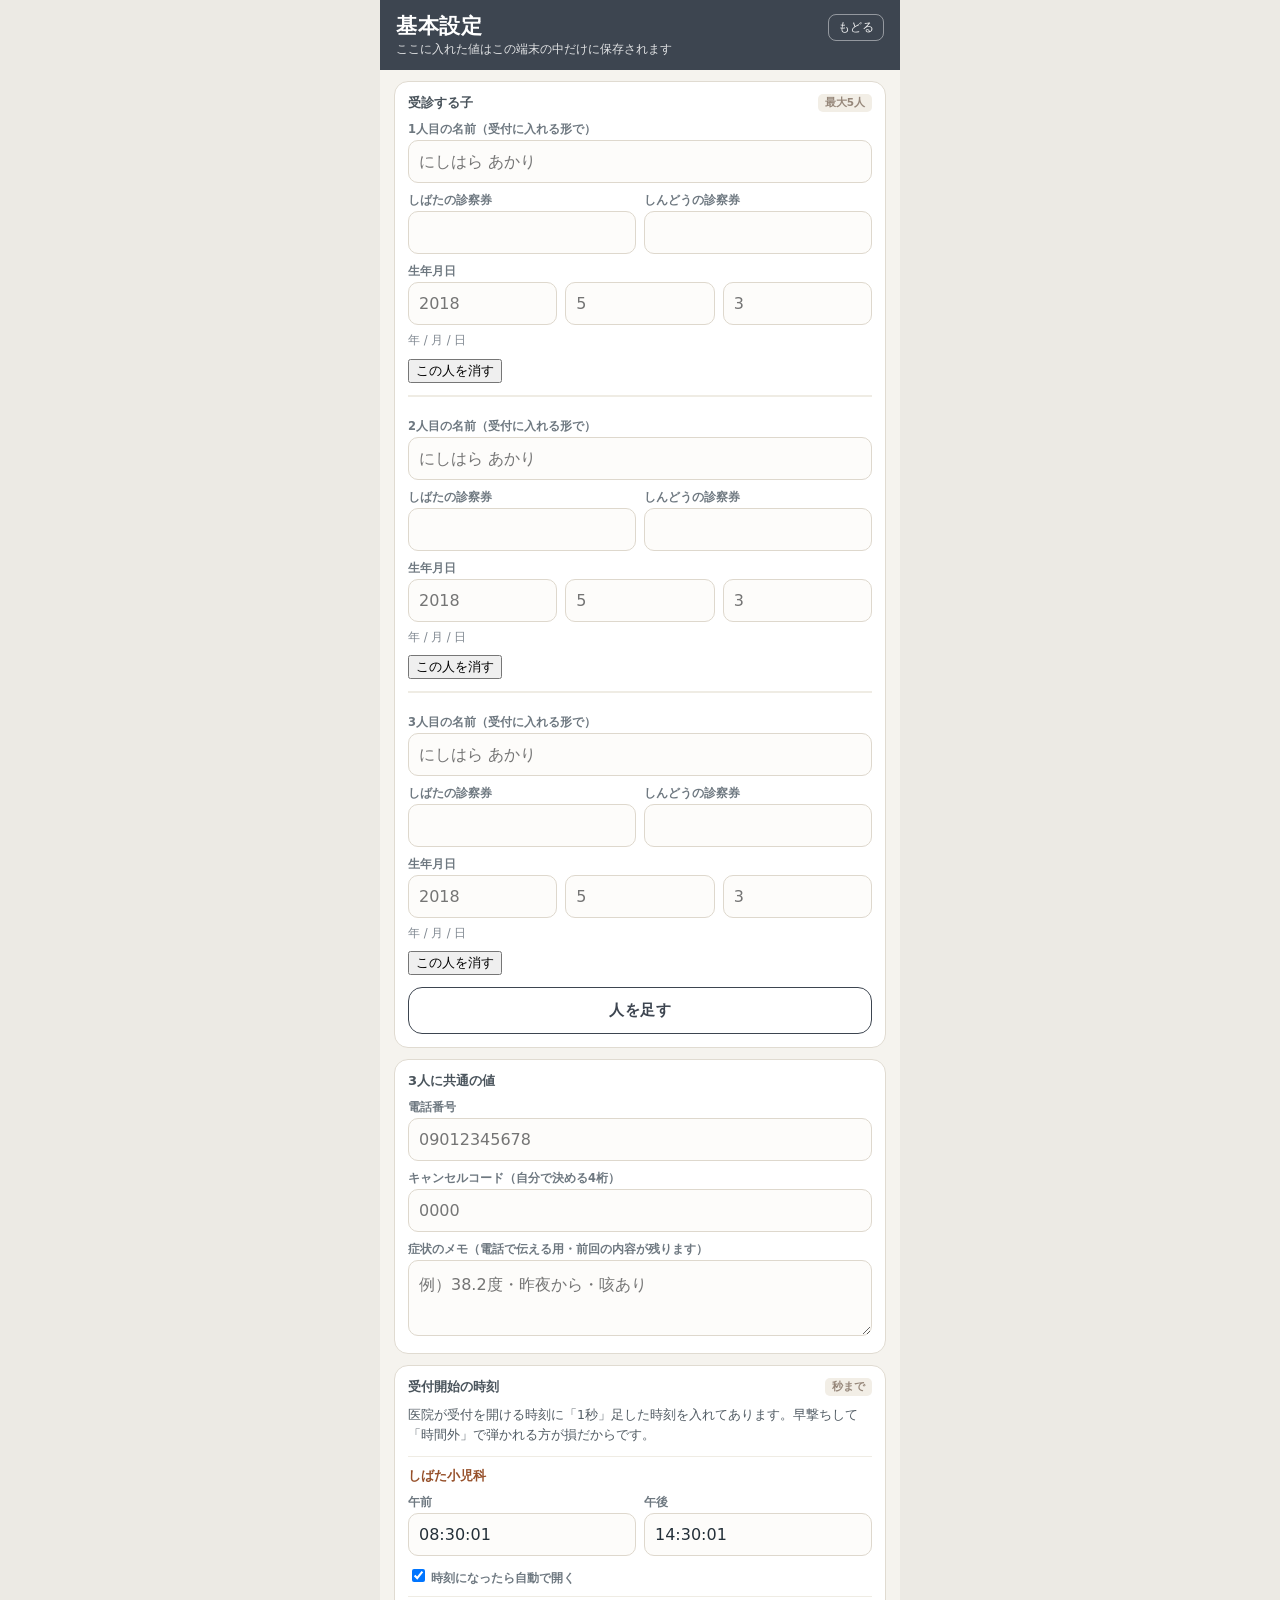
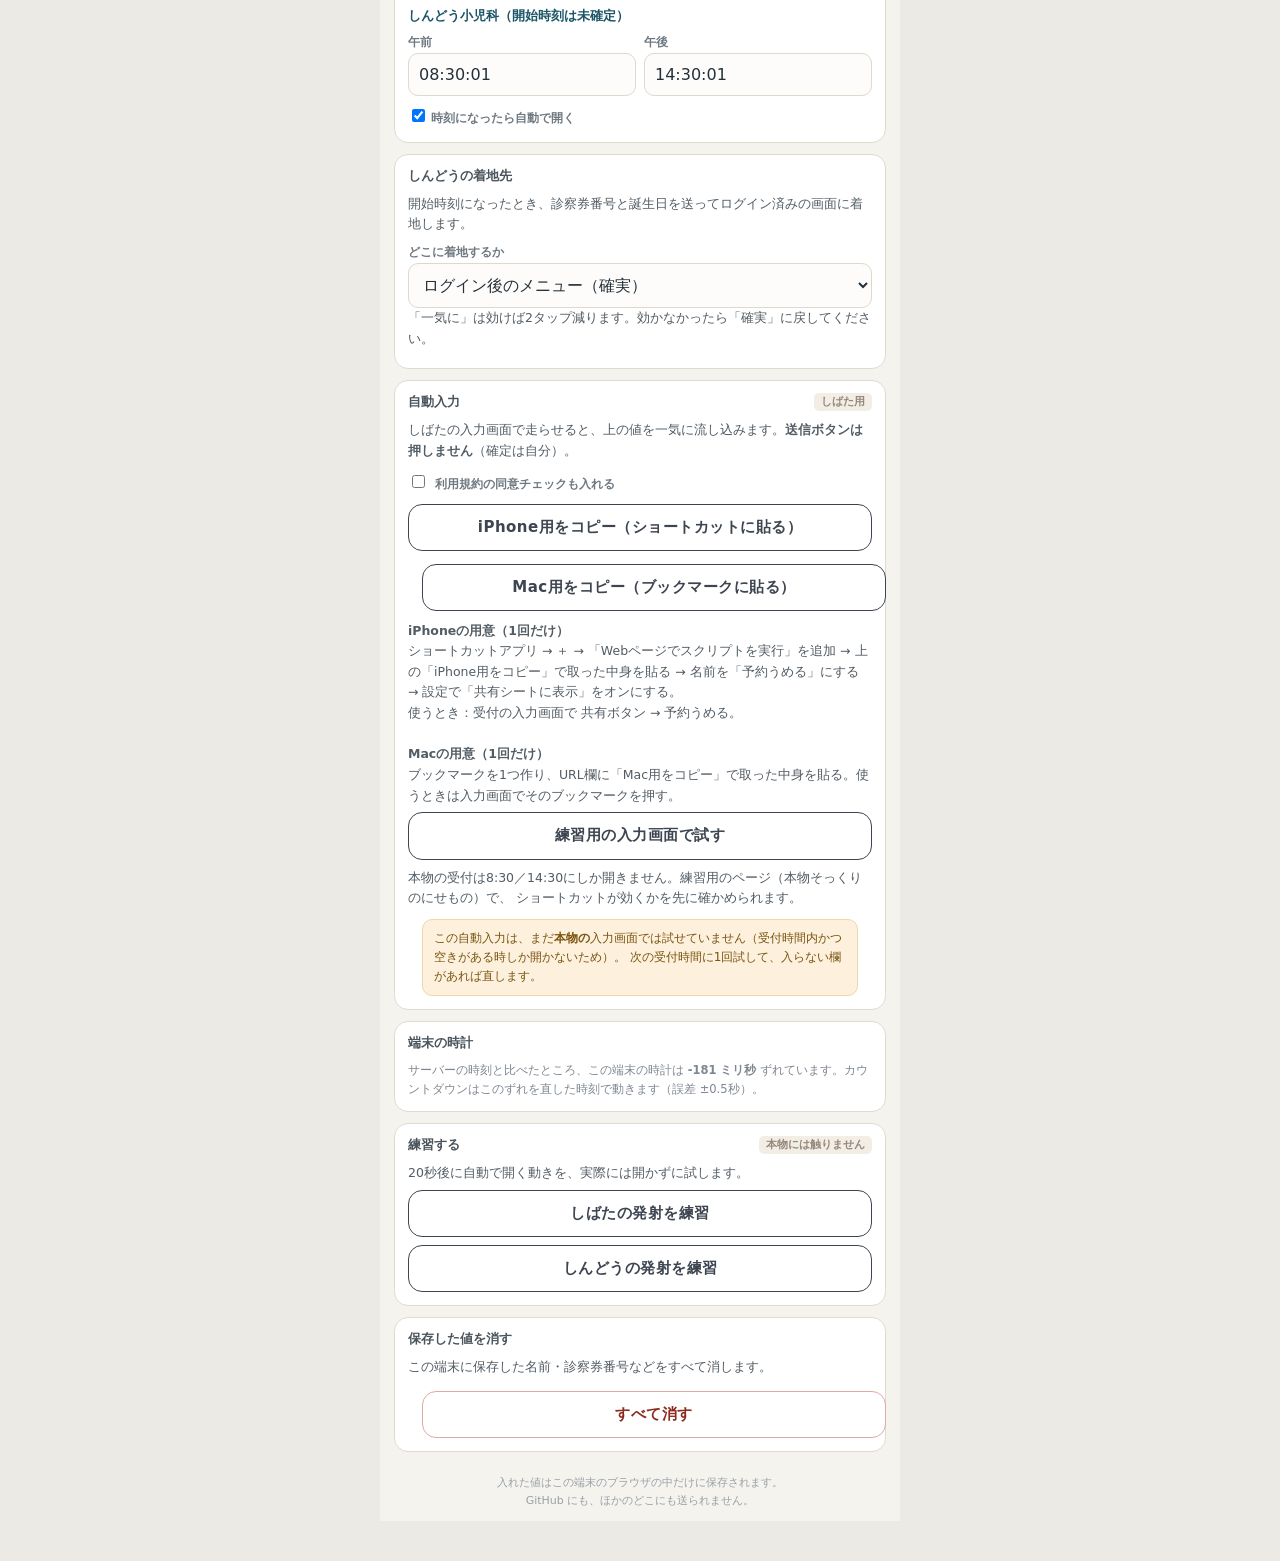
==== settings.html @ 32118b7b "小児科2院の受付ランチャー 初版（T0124 段1＋段3） - 発射台ページ（カウントダウン・時計合わせ・休診日判定・手順カンペ・値の一覧） - 基本設定（診察券番号などは端末内のみ・自動入力スクリプ" ====
<!DOCTYPE html><html lang="ja"><head>
<meta charset="utf-8">
<meta name="viewport" content="width=device-width,initial-scale=1,viewport-fit=cover">
<meta name="darkreader-lock">
<meta name="apple-mobile-web-app-title" content="受付の設定">
<meta name="theme-color" content="#3d4550">
<link rel="stylesheet" href="style.css">
<title>基本設定｜小児科 受付ランチャー</title>
</head><body>
<div class="wrap">
  <div class="hd st"><a href="index.html">もどる</a>
    <div class="ttl">基本設定</div>
    <div class="sub">ここに入れた値はこの端末の中だけに保存されます</div></div>

  <div class="card"><h3>受診する子<span class="tag">最大5人</span></h3>
    <div id="people"></div>
    <button class="go sub" id="addp" style="margin:12px 0 0;width:100%">人を足す</button>
  </div>

  <div class="card"><h3>3人に共通の値</h3>
    <label class="f">電話番号</label>
    <input type="tel" id="tel" inputmode="numeric" placeholder="09012345678">
    <label class="f">キャンセルコード（自分で決める4桁）</label>
    <input type="tel" id="cancel" inputmode="numeric" maxlength="4" placeholder="0000">
    <label class="f">症状のメモ（電話で伝える用・前回の内容が残ります）</label>
    <textarea id="memo" placeholder="例）38.2度・昨夜から・咳あり"></textarea>
  </div>

  <div class="card"><h3>受付開始の時刻<span class="tag">秒まで</span></h3>
    <p>医院が受付を開ける時刻に「1秒」足した時刻を入れてあります。早撃ちして「時間外」で弾かれる方が損だからです。</p>
    <div id="fires"></div>
  </div>

  <div class="card"><h3>しんどうの着地先</h3>
    <p>開始時刻になったとき、診察券番号と誕生日を送ってログイン済みの画面に着地します。</p>
    <label class="f">どこに着地するか</label>
    <select id="landing">
      <option value="menu">ログイン後のメニュー（確実）</option>
      <option value="deep">受付画面まで一気に（未検証・速い）</option>
    </select>
    <p class="mini">「一気に」は効けば2タップ減ります。効かなかったら「確実」に戻してください。</p>
  </div>

  <div class="card"><h3>自動入力<span class="tag">しばた用</span></h3>
    <p>しばたの入力画面で走らせると、上の値を一気に流し込みます。<b>送信ボタンは押しません</b>（確定は自分）。</p>
    <label class="f"><input type="checkbox" id="agree" style="width:auto;margin-right:6px">
      利用規約の同意チェックも入れる</label>
    <button class="go sub" id="copyShortcut" style="width:100%;margin:12px 0 0">iPhone用をコピー（ショートカットに貼る）</button>
    <button class="go sub" id="copyBookmarklet" style="width:100%">Mac用をコピー（ブックマークに貼る）</button>
    <p class="mini" style="margin-top:10px">
      <b>iPhoneの用意（1回だけ）</b><br>
      ショートカットアプリ → ＋ → 「Webページでスクリプトを実行」を追加 → 上の「iPhone用をコピー」で取った中身を貼る →
      名前を「予約うめる」にする → 設定で「共有シートに表示」をオンにする。<br>
      使うとき：受付の入力画面で 共有ボタン → 予約うめる。<br><br>
      <b>Macの用意（1回だけ）</b><br>
      ブックマークを1つ作り、URL欄に「Mac用をコピー」で取った中身を貼る。使うときは入力画面でそのブックマークを押す。
    </p>
    <a class="go sub" href="rehearsal.html" style="width:100%;margin:0;text-align:center;text-decoration:none;line-height:1.3">
      練習用の入力画面で試す</a>
    <p class="mini" style="margin-top:8px">本物の受付は8:30／14:30にしか開きません。練習用のページ（本物そっくりのにせもの）で、
      ショートカットが効くかを先に確かめられます。</p>
    <div class="warn">この自動入力は、まだ<b>本物の</b>入力画面では試せていません（受付時間内かつ空きがある時しか開かないため）。
      次の受付時間に1回試して、入らない欄があれば直します。</div>
  </div>

  <div class="card"><h3>端末の時計</h3>
    <div id="clock" class="mini">調べています…</div>
  </div>

  <div class="card"><h3>練習する<span class="tag">本物には触りません</span></h3>
    <p>20秒後に自動で開く動きを、実際には開かずに試します。</p>
    <a class="go sub" href="shibata.html?dry=1&amp;test=20" style="width:100%;margin:0 0 8px;text-align:center;text-decoration:none">しばたの発射を練習</a>
    <a class="go sub" href="shindo.html?dry=1&amp;test=20" style="width:100%;margin:0;text-align:center;text-decoration:none">しんどうの発射を練習</a>
  </div>

  <div class="card"><h3>保存した値を消す</h3>
    <p>この端末に保存した名前・診察券番号などをすべて消します。</p>
    <button class="go sub danger" id="clear" style="width:100%;color:#8c2a20;border-color:#e0a9a3">すべて消す</button>
  </div>

  <div class="foot">入れた値はこの端末のブラウザの中だけに保存されます。<br>
    GitHub にも、ほかのどこにも送られません。</div>
</div>
<script src="app.js"></script>
<script>
(function () {
  var cfg = loadCfg();
  document.documentElement.style.setProperty('--c', '#3d4550');

  /* ---- 子の欄 ---- */
  function paintPeople() {
    $('#people').innerHTML = cfg.people.map(function (p, i) {
      return '<div class="pblk" data-i="' + i + '" style="padding-top:' + (i ? '12px' : '0') +
        ';margin-top:' + (i ? '12px' : '0') + ';border-top:' + (i ? '2px solid #efece4' : 'none') + '">' +
        '<label class="f">' + (i + 1) + '人目の名前（受付に入れる形で）</label>' +
        '<input type="text" data-k="name" value="' + esc(p.name) + '" placeholder="にしはら あかり">' +
        '<div class="row2"><div><label class="f">しばたの診察券</label>' +
        '<input type="tel" data-k="cardShibata" inputmode="numeric" value="' + esc(p.cardShibata) + '"></div>' +
        '<div><label class="f">しんどうの診察券</label>' +
        '<input type="tel" data-k="cardShindo" inputmode="numeric" value="' + esc(p.cardShindo) + '"></div></div>' +
        '<label class="f">生年月日</label><div class="row2">' +
        '<input type="tel" data-k="y" inputmode="numeric" maxlength="4" placeholder="2018" value="' + esc(p.y) + '">' +
        '<input type="tel" data-k="m" inputmode="numeric" maxlength="2" placeholder="5" value="' + esc(p.m) + '">' +
        '<input type="tel" data-k="d" inputmode="numeric" maxlength="2" placeholder="3" value="' + esc(p.d) + '">' +
        '</div><div class="mini">年 / 月 / 日</div>' +
        (cfg.people.length > 1 ? '<button class="cp del" style="margin-top:9px">この人を消す</button>' : '') +
        '</div>';
    }).join('');
    $$('#people input').forEach(function (el) {
      el.addEventListener('input', function () {
        var i = +el.closest('.pblk').dataset.i;
        cfg.people[i][el.dataset.k] = el.value.trim();
        saveCfg(cfg);
      });
    });
    $$('#people .del').forEach(function (b) {
      b.addEventListener('click', function () {
        var i = +b.closest('.pblk').dataset.i;
        cfg.people.splice(i, 1);
        ['shibata', 'shindo'].forEach(function (k) {
          cfg.sel[k] = cfg.people.map(function (_, n) { return n; });
        });
        saveCfg(cfg); paintPeople();
      });
    });
  }
  function esc(s) { return String(s || '').replace(/"/g, '&quot;').replace(/</g, '&lt;'); }
  $('#addp').addEventListener('click', function () {
    if (cfg.people.length >= 5) { toast('5人までです'); return; }
    cfg.people.push({ name: '', cardShibata: '', cardShindo: '', y: '', m: '', d: '' });
    cfg.sel.shibata.push(cfg.people.length - 1);
    cfg.sel.shindo.push(cfg.people.length - 1);
    saveCfg(cfg); paintPeople();
  });

  /* ---- 共通の値 ---- */
  [['#tel', 'tel'], ['#cancel', 'cancelCode'], ['#memo', 'memo']].forEach(function (x) {
    var el = $(x[0]);
    el.value = cfg[x[1]] || '';
    el.addEventListener('input', function () { cfg[x[1]] = el.value.trim(); saveCfg(cfg); });
  });

  /* ---- 発射時刻 ---- */
  function paintFires() {
    $('#fires').innerHTML = ['shibata', 'shindo'].map(function (k) {
      var c = CLINICS[k];
      return '<div style="padding-top:10px;margin-top:10px;border-top:1px solid #efece4">' +
        '<div style="font-size:13px;font-weight:800;color:' + c.color + '">' + c.name +
        (c.fireFixed ? '' : '（開始時刻は未確定）') + '</div>' +
        '<div class="row2"><div><label class="f">午前</label>' +
        '<input type="text" data-f="' + k + '.am" value="' + cfg.fire[k].am + '" placeholder="08:30:01"></div>' +
        '<div><label class="f">午後</label>' +
        '<input type="text" data-f="' + k + '.pm" value="' + cfg.fire[k].pm + '" placeholder="14:30:01"></div></div>' +
        '<label class="f"><input type="checkbox" data-a="' + k + '"' + (cfg.auto[k] ? ' checked' : '') +
        ' style="width:auto;margin-right:6px">時刻になったら自動で開く</label></div>';
    }).join('');
    $$('#fires input[data-f]').forEach(function (el) {
      el.addEventListener('input', function () {
        var p = el.dataset.f.split('.');
        cfg.fire[p[0]][p[1]] = el.value.trim(); saveCfg(cfg);
      });
    });
    $$('#fires input[data-a]').forEach(function (el) {
      el.addEventListener('change', function () { cfg.auto[el.dataset.a] = el.checked; saveCfg(cfg); });
    });
  }

  /* ---- しんどうの着地先 ---- */
  $('#landing').value = cfg.shindoLanding;
  $('#landing').addEventListener('change', function () {
    cfg.shindoLanding = $('#landing').value; saveCfg(cfg);
  });

  /* ---- 自動入力 ---- */
  $('#copyShortcut').addEventListener('click', function () {
    var ps = activePeople(cfg, 'shibata');
    if (!ps.length) { toast('先に名前と診察券番号を入れてください'); return; }
    copyText(buildFiller(cfg, 'shibata', $('#agree').checked), null);
  });
  $('#copyBookmarklet').addEventListener('click', function () {
    var ps = activePeople(cfg, 'shibata');
    if (!ps.length) { toast('先に名前と診察券番号を入れてください'); return; }
    copyText('javascript:' + encodeURIComponent(buildFiller(cfg, 'shibata', $('#agree').checked)), null);
  });

  /* ---- 時計 ---- */
  syncClock().then(function (ok) {
    $('#clock').innerHTML = ok
      ? 'サーバーの時刻と比べたところ、この端末の時計は <b>' +
        (clockOffset >= 0 ? '' : '') + Math.round(clockOffset) + ' ミリ秒</b> ずれています。' +
        'カウントダウンはこのずれを直した時刻で動きます（誤差 ±0.5秒）。'
      : '時刻を確かめられませんでした。端末の時計のまま動きます。';
  });

  /* ---- 消す ---- */
  $('#clear').addEventListener('click', function () {
    if (!confirm('保存した値をすべて消します。よろしいですか？')) return;
    localStorage.removeItem(SKEY);
    location.reload();
  });

  paintPeople(); paintFires();
})();
</script>
</body></html>
---- style.css ----
/* T0124 予約ランチャー 共通スタイル */
*{box-sizing:border-box;-webkit-tap-highlight-color:transparent}
html{-webkit-text-size-adjust:100%}
body{margin:0;background:#eceae4;color:#1e262c;padding-bottom:40px;
 font-family:-apple-system,BlinkMacSystemFont,"Hiragino Sans","Yu Gothic",system-ui,sans-serif}
.wrap{max-width:520px;margin:0 auto;background:#f5f3ee;min-height:100vh}

/* ヘッダ */
.hd{padding:14px 16px 13px;color:#fff}
.hd .ttl{font-size:21px;font-weight:800;letter-spacing:.5px;line-height:1.2}
.hd .sub{font-size:11.5px;opacity:.85;margin-top:3px}
.hd a{color:#fff;opacity:.9;font-size:12px;text-decoration:none;float:right;
 border:1px solid rgba(255,255,255,.5);border-radius:8px;padding:4px 9px}
.sd{background:#1b5566}
.sb{background:#96502a}
.st{background:#3d4550}

/* 午前午後スイッチ */
.seg{display:flex;padding:10px 14px 0}
.seg .s{flex:1;text-align:center;padding:11px 0 10px;font-size:15px;font-weight:700;
 background:#ddd9d0;color:#7a8189;border:1.5px solid #ccc7bc;cursor:pointer}
.seg .s:first-child{border-radius:11px 0 0 11px;border-right:none}
.seg .s:last-child{border-radius:0 11px 11px 0}
.seg .s.on{background:#fff;color:var(--c);border-color:var(--c);box-shadow:0 1px 3px rgba(0,0,0,.14)}
.seg .s .t{display:block;font-size:11px;font-weight:600;opacity:.7;margin-top:2px}

/* カウントダウン */
.cd{margin:12px 14px 0;background:#fff;border-radius:16px;padding:16px 14px 14px;text-align:center;
 border:1px solid #e0dbd1;box-shadow:0 1px 4px rgba(0,0,0,.05)}
.cd .lbl{font-size:12.5px;color:#6e7880;font-weight:600}
.cd .big{font-size:52px;font-weight:800;letter-spacing:1px;line-height:1.05;margin:4px 0 2px;
 font-variant-numeric:tabular-nums;font-feature-settings:"tnum";color:var(--c)}
.cd .big.soon{color:#b3261e}
.cd .at{font-size:13px;color:#3d4a52;font-weight:700}
.cd .at em{font-style:normal;font-size:16px;font-variant-numeric:tabular-nums}
.cd .note{font-size:11.5px;color:#7f8790;margin-top:6px;line-height:1.55}
.pill{display:inline-block;font-size:11.5px;font-weight:700;padding:4px 10px;border-radius:999px;margin:9px 3px 0}
.pill.on{background:#e2f0e4;color:#1f6b33;border:1px solid #b9dcc0}
.pill.wait{background:#fdf0dc;color:#8a5a12;border:1px solid #efd7ac}
.pill.off{background:#eceae6;color:#79808a;border:1px solid #dcd8d0}

/* カード */
.card{margin:11px 14px 0;background:#fff;border-radius:14px;padding:12px 13px 13px;border:1px solid #e0dbd1}
.card h3{margin:0 0 9px;font-size:13px;font-weight:700;color:#4a545c}
.card h3 .tag{float:right;font-size:10.5px;font-weight:600;color:#96877a;background:#f2eee6;
 border-radius:5px;padding:2px 7px}
.card p{margin:0 0 6px;font-size:12.5px;line-height:1.65;color:#525c64}

/* 受診者の選択 */
.kids{display:flex;gap:8px;flex-wrap:wrap}
.kid{flex:1 1 30%;text-align:center;padding:10px 0 9px;border-radius:11px;border:1.5px solid #d8d2c7;
 background:#faf8f4;font-size:15px;font-weight:700;color:#8b939a;cursor:pointer}
.kid.on{background:var(--c);border-color:var(--c);color:#fff}
.kid .n{display:block;font-size:10px;font-weight:600;opacity:.7;margin-top:2px}

/* 大ボタン */
.go{display:block;width:calc(100% - 28px);margin:13px 14px 0;padding:17px 0;border:none;border-radius:14px;
 background:var(--c);color:#fff;font-size:18px;font-weight:800;letter-spacing:.5px;
 box-shadow:0 2px 6px rgba(0,0,0,.18);font-family:inherit;cursor:pointer}
.go.sub{background:#fff;color:var(--c);border:1.5px solid var(--c);font-size:15px;padding:13px 0;box-shadow:none}
.go:disabled{background:#c9c5bd;color:#fff;box-shadow:none}

/* 手順カンペ */
.steps{counter-reset:st;margin:0;padding:0;list-style:none}
.steps li{counter-increment:st;position:relative;padding:7px 0 7px 32px;font-size:14.5px;font-weight:700;
 color:#243039;border-bottom:1px dashed #e8e3d9;line-height:1.45}
.steps li:last-child{border-bottom:none}
.steps li::before{content:counter(st);position:absolute;left:0;top:7px;width:22px;height:22px;border-radius:50%;
 background:var(--c);color:#fff;font-size:12px;font-weight:800;display:flex;align-items:center;justify-content:center}
.steps li small{display:block;font-size:11.5px;font-weight:600;color:#7f8790;margin-top:2px}

/* 値の一覧（カンペ） */
.vals{margin:0}
.vrow{display:flex;align-items:center;gap:8px;padding:7px 0;border-bottom:1px dashed #e8e3d9}
.vrow:last-child{border-bottom:none}
.vrow .k{font-size:11.5px;color:#7f8790;font-weight:700;width:76px;flex:none}
.vrow .v{flex:1;font-size:19px;font-weight:800;color:#12313a;font-variant-numeric:tabular-nums;
 word-break:break-all;line-height:1.3}
.vrow .v.small{font-size:15px}
.vrow .cp{flex:none;border:1.5px solid #d8d2c7;background:#faf8f4;border-radius:9px;padding:7px 11px;
 font-size:12px;font-weight:700;color:#4a545c;font-family:inherit;cursor:pointer}
.vrow .cp.done{background:#e2f0e4;border-color:#b9dcc0;color:#1f6b33}
.pname{font-size:13px;font-weight:800;color:var(--c);margin:10px 0 2px;padding-top:8px;border-top:2px solid #efece4}
.pname:first-child{border-top:none;padding-top:0;margin-top:0}

/* 入力系 */
label.f{display:block;font-size:11.5px;color:#6e7880;font-weight:700;margin:10px 0 3px}
input[type=text],input[type=tel],input[type=number],select,textarea{
 width:100%;border:1.5px solid #ded8cd;border-radius:10px;padding:11px 10px;font-size:16px;
 color:#243039;background:#fdfcfa;font-family:inherit}
textarea{min-height:64px;line-height:1.6}
.row2{display:flex;gap:8px}
.row2>*{flex:1}
.mini{font-size:11.5px;color:#7f8790;line-height:1.6;margin:6px 0 0}
.warn{background:#fdf0dc;border:1px solid #efd7ac;color:#7a5410;border-radius:10px;padding:9px 11px;
 font-size:12px;line-height:1.6;margin:10px 14px 0}
.danger{background:#fdeceb;border-color:#f2c3bf;color:#8c2a20}
.toast{position:fixed;left:50%;bottom:26px;transform:translateX(-50%);background:#1e262c;color:#fff;
 font-size:13px;font-weight:700;padding:11px 18px;border-radius:999px;opacity:0;transition:opacity .2s;
 pointer-events:none;z-index:99}
.toast.show{opacity:.94}
.menu{display:block;margin:12px 14px 0;background:#fff;border:1px solid #e0dbd1;border-radius:14px;
 padding:16px 14px;text-decoration:none;color:#1e262c}
.menu b{display:block;font-size:17px;font-weight:800}
.menu span{display:block;font-size:12px;color:#7f8790;margin-top:3px}
.menu .bar{display:block;height:4px;border-radius:2px;margin-bottom:9px;width:38px}
.foot{font-size:11px;color:#98a0a6;text-align:center;padding:22px 16px 10px;line-height:1.7}
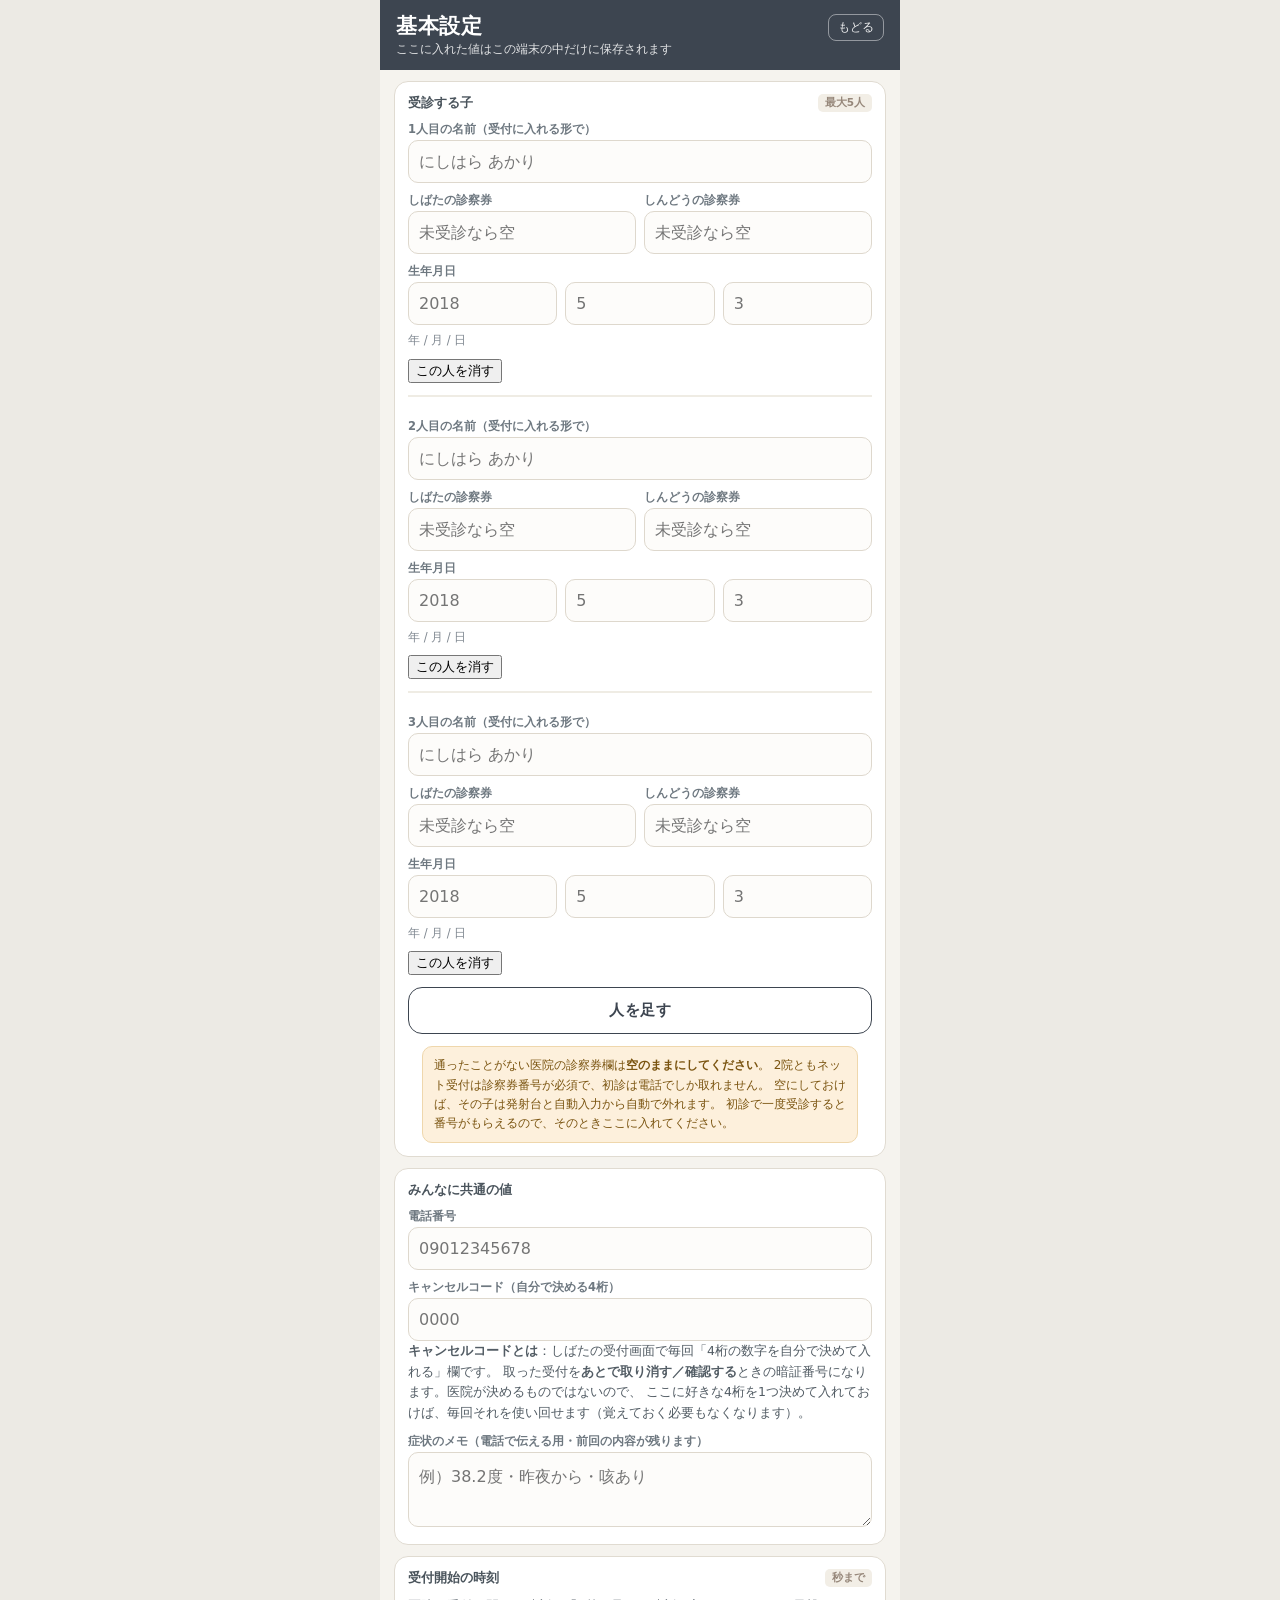
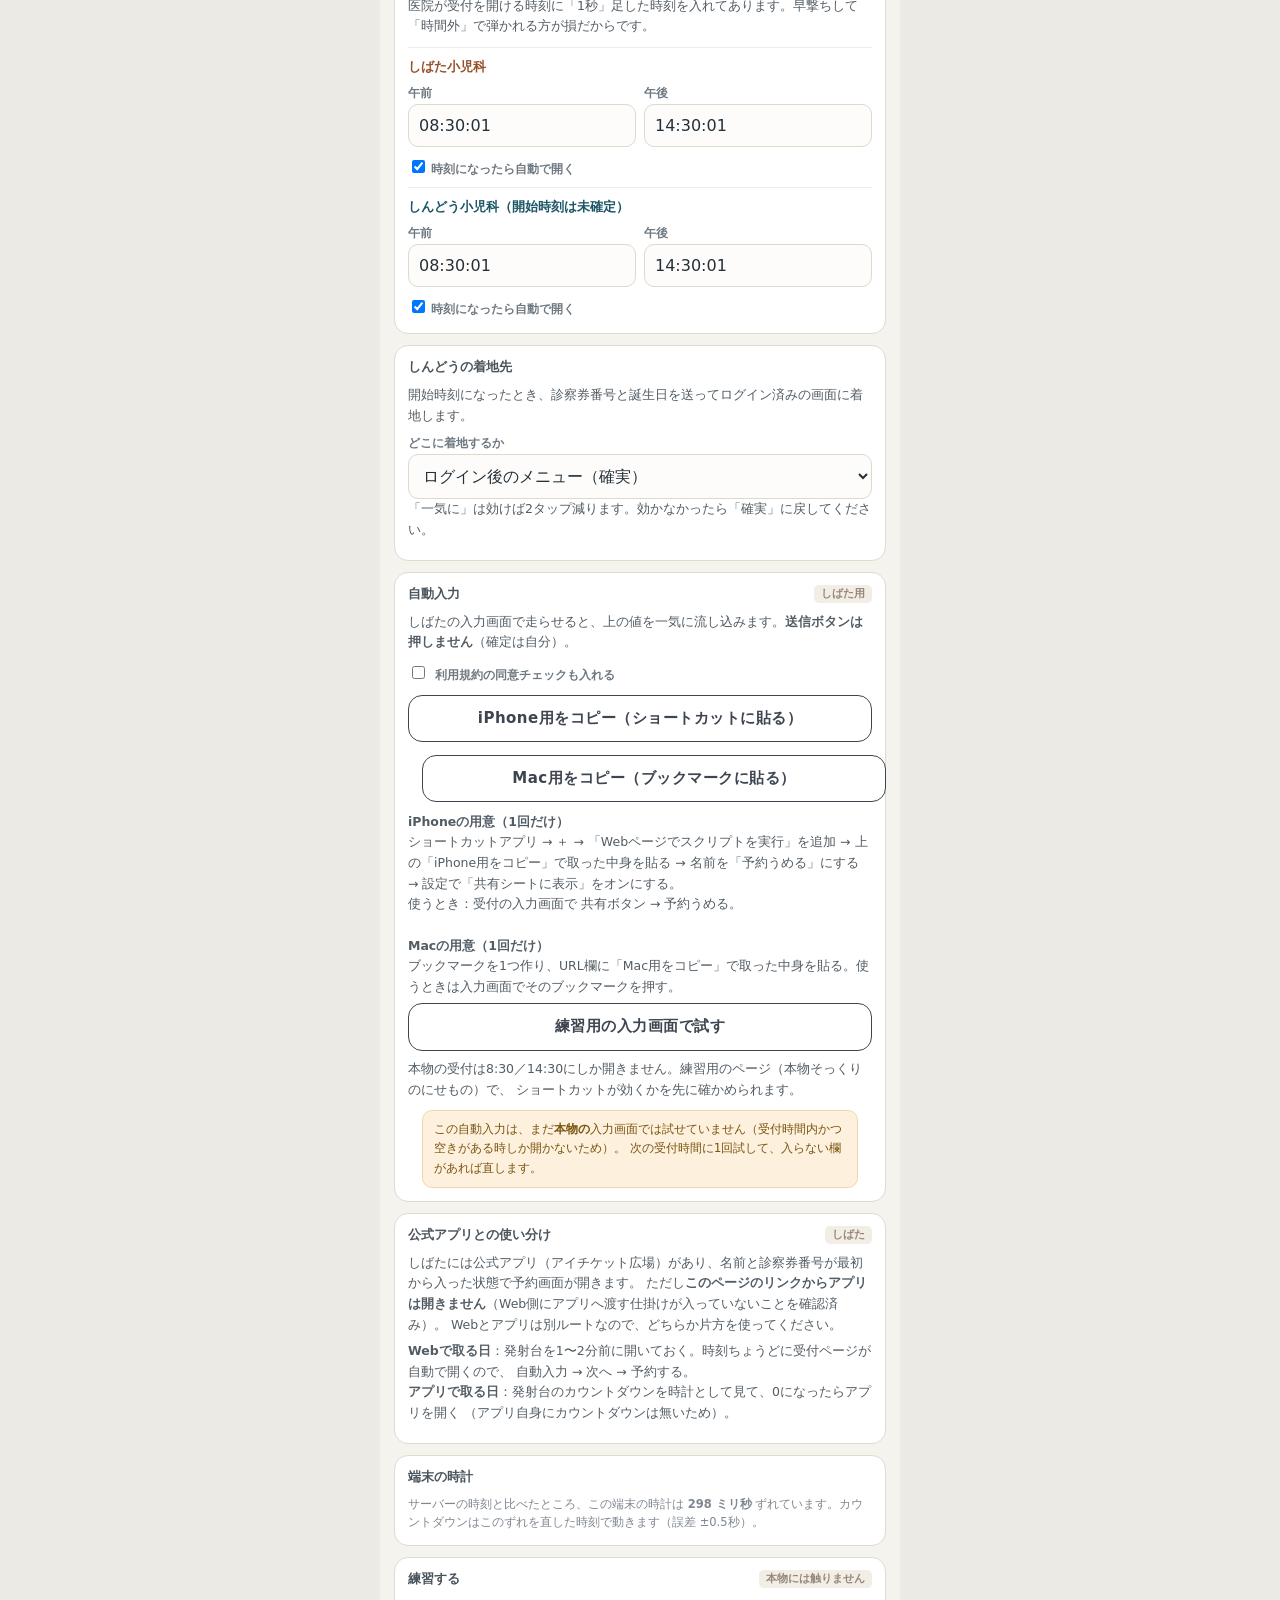
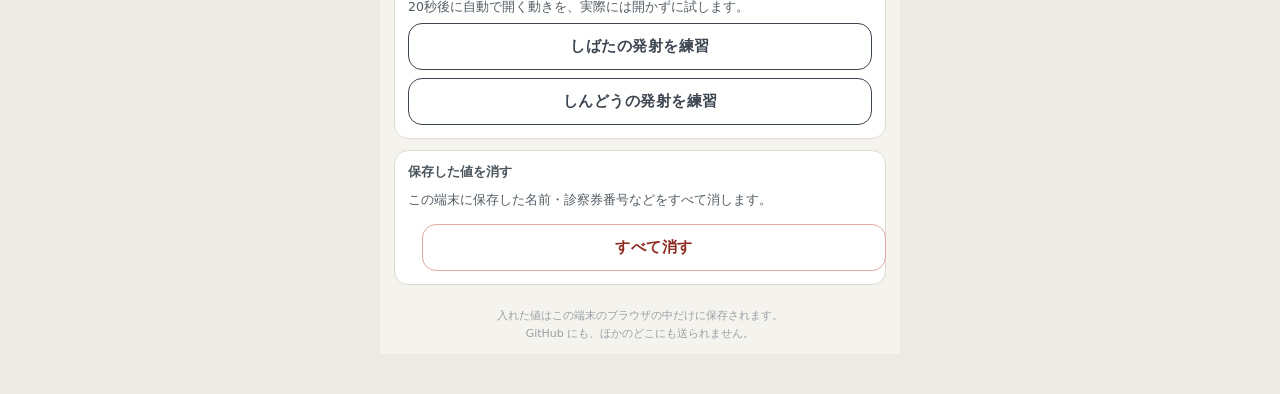
==== commit 693ca231: "初診の子をネット受付から自動で外す（T0124・しばたは1人） - 診察券番号が無い子＝初診＝ネット受付不可を全画面で徹底   （発射台では選べない灰色表示、値の一覧と自動入力からも除外） - 手順カ" ====
--- a/settings.html
+++ b/settings.html
@@ -15,13 +15,20 @@
   <div class="card"><h3>受診する子<span class="tag">最大5人</span></h3>
     <div id="people"></div>
     <button class="go sub" id="addp" style="margin:12px 0 0;width:100%">人を足す</button>
-  </div>
-
-  <div class="card"><h3>3人に共通の値</h3>
+    <div class="warn" style="margin-top:12px">通ったことがない医院の診察券欄は<b>空のままにしてください</b>。
+      2院ともネット受付は診察券番号が必須で、初診は電話でしか取れません。
+      空にしておけば、その子は発射台と自動入力から自動で外れます。
+      初診で一度受診すると番号がもらえるので、そのときここに入れてください。</div>
+  </div>
+
+  <div class="card"><h3>みんなに共通の値</h3>
     <label class="f">電話番号</label>
     <input type="tel" id="tel" inputmode="numeric" placeholder="09012345678">
     <label class="f">キャンセルコード（自分で決める4桁）</label>
     <input type="tel" id="cancel" inputmode="numeric" maxlength="4" placeholder="0000">
+    <p class="mini"><b>キャンセルコードとは</b>：しばたの受付画面で毎回「4桁の数字を自分で決めて入れる」欄です。
+      取った受付を<b>あとで取り消す／確認する</b>ときの暗証番号になります。医院が決めるものではないので、
+      ここに好きな4桁を1つ決めて入れておけば、毎回それを使い回せます（覚えておく必要もなくなります）。</p>
     <label class="f">症状のメモ（電話で伝える用・前回の内容が残ります）</label>
     <textarea id="memo" placeholder="例）38.2度・昨夜から・咳あり"></textarea>
   </div>
@@ -63,6 +70,16 @@
       次の受付時間に1回試して、入らない欄があれば直します。</div>
   </div>
 
+  <div class="card"><h3>公式アプリとの使い分け<span class="tag">しばた</span></h3>
+    <p>しばたには公式アプリ（アイチケット広場）があり、名前と診察券番号が最初から入った状態で予約画面が開きます。
+      ただし<b>このページのリンクからアプリは開きません</b>（Web側にアプリへ渡す仕掛けが入っていないことを確認済み）。
+      Webとアプリは別ルートなので、どちらか片方を使ってください。</p>
+    <p class="mini"><b>Webで取る日</b>：発射台を1〜2分前に開いておく。時刻ちょうどに受付ページが自動で開くので、
+      自動入力 → 次へ → 予約する。<br>
+      <b>アプリで取る日</b>：発射台のカウントダウンを時計として見て、0になったらアプリを開く
+      （アプリ自身にカウントダウンは無いため）。</p>
+  </div>
+
   <div class="card"><h3>端末の時計</h3>
     <div id="clock" class="mini">調べています…</div>
   </div>
@@ -95,9 +112,9 @@
         '<label class="f">' + (i + 1) + '人目の名前（受付に入れる形で）</label>' +
         '<input type="text" data-k="name" value="' + esc(p.name) + '" placeholder="にしはら あかり">' +
         '<div class="row2"><div><label class="f">しばたの診察券</label>' +
-        '<input type="tel" data-k="cardShibata" inputmode="numeric" value="' + esc(p.cardShibata) + '"></div>' +
+        '<input type="tel" data-k="cardShibata" inputmode="numeric" placeholder="未受診なら空" value="' + esc(p.cardShibata) + '"></div>' +
         '<div><label class="f">しんどうの診察券</label>' +
-        '<input type="tel" data-k="cardShindo" inputmode="numeric" value="' + esc(p.cardShindo) + '"></div></div>' +
+        '<input type="tel" data-k="cardShindo" inputmode="numeric" placeholder="未受診なら空" value="' + esc(p.cardShindo) + '"></div></div>' +
         '<label class="f">生年月日</label><div class="row2">' +
         '<input type="tel" data-k="y" inputmode="numeric" maxlength="4" placeholder="2018" value="' + esc(p.y) + '">' +
         '<input type="tel" data-k="m" inputmode="numeric" maxlength="2" placeholder="5" value="' + esc(p.m) + '">' +
--- a/style.css
+++ b/style.css
@@ -1,4 +1,9 @@
-/* T0124 予約ランチャー 共通スタイル */
+/* T0124 予約ランチャー 共通スタイル
+   kokuba_version: 2026-09-20.1 */
+/* 医院ごとの色。発射台と設定は JS で上書きする。
+   ここに既定を置いておかないと、色を設定しないページ（練習用）で
+   白文字が白背景に乗って消える。 */
+:root{--c:#96502a}
 *{box-sizing:border-box;-webkit-tap-highlight-color:transparent}
 html{-webkit-text-size-adjust:100%}
 body{margin:0;background:#eceae4;color:#1e262c;padding-bottom:40px;
@@ -51,6 +56,8 @@
 .kid{flex:1 1 30%;text-align:center;padding:10px 0 9px;border-radius:11px;border:1.5px solid #d8d2c7;
  background:#faf8f4;font-size:15px;font-weight:700;color:#8b939a;cursor:pointer}
 .kid.on{background:var(--c);border-color:var(--c);color:#fff}
+/* 診察券番号が無い子＝ネット受付できない。押せないことが見て分かるようにする */
+.kid.no{background:#f3f0ea;border-style:dashed;border-color:#ccc5b8;color:#a8a49c;cursor:default}
 .kid .n{display:block;font-size:10px;font-weight:600;opacity:.7;margin-top:2px}
 
 /* 大ボタン */
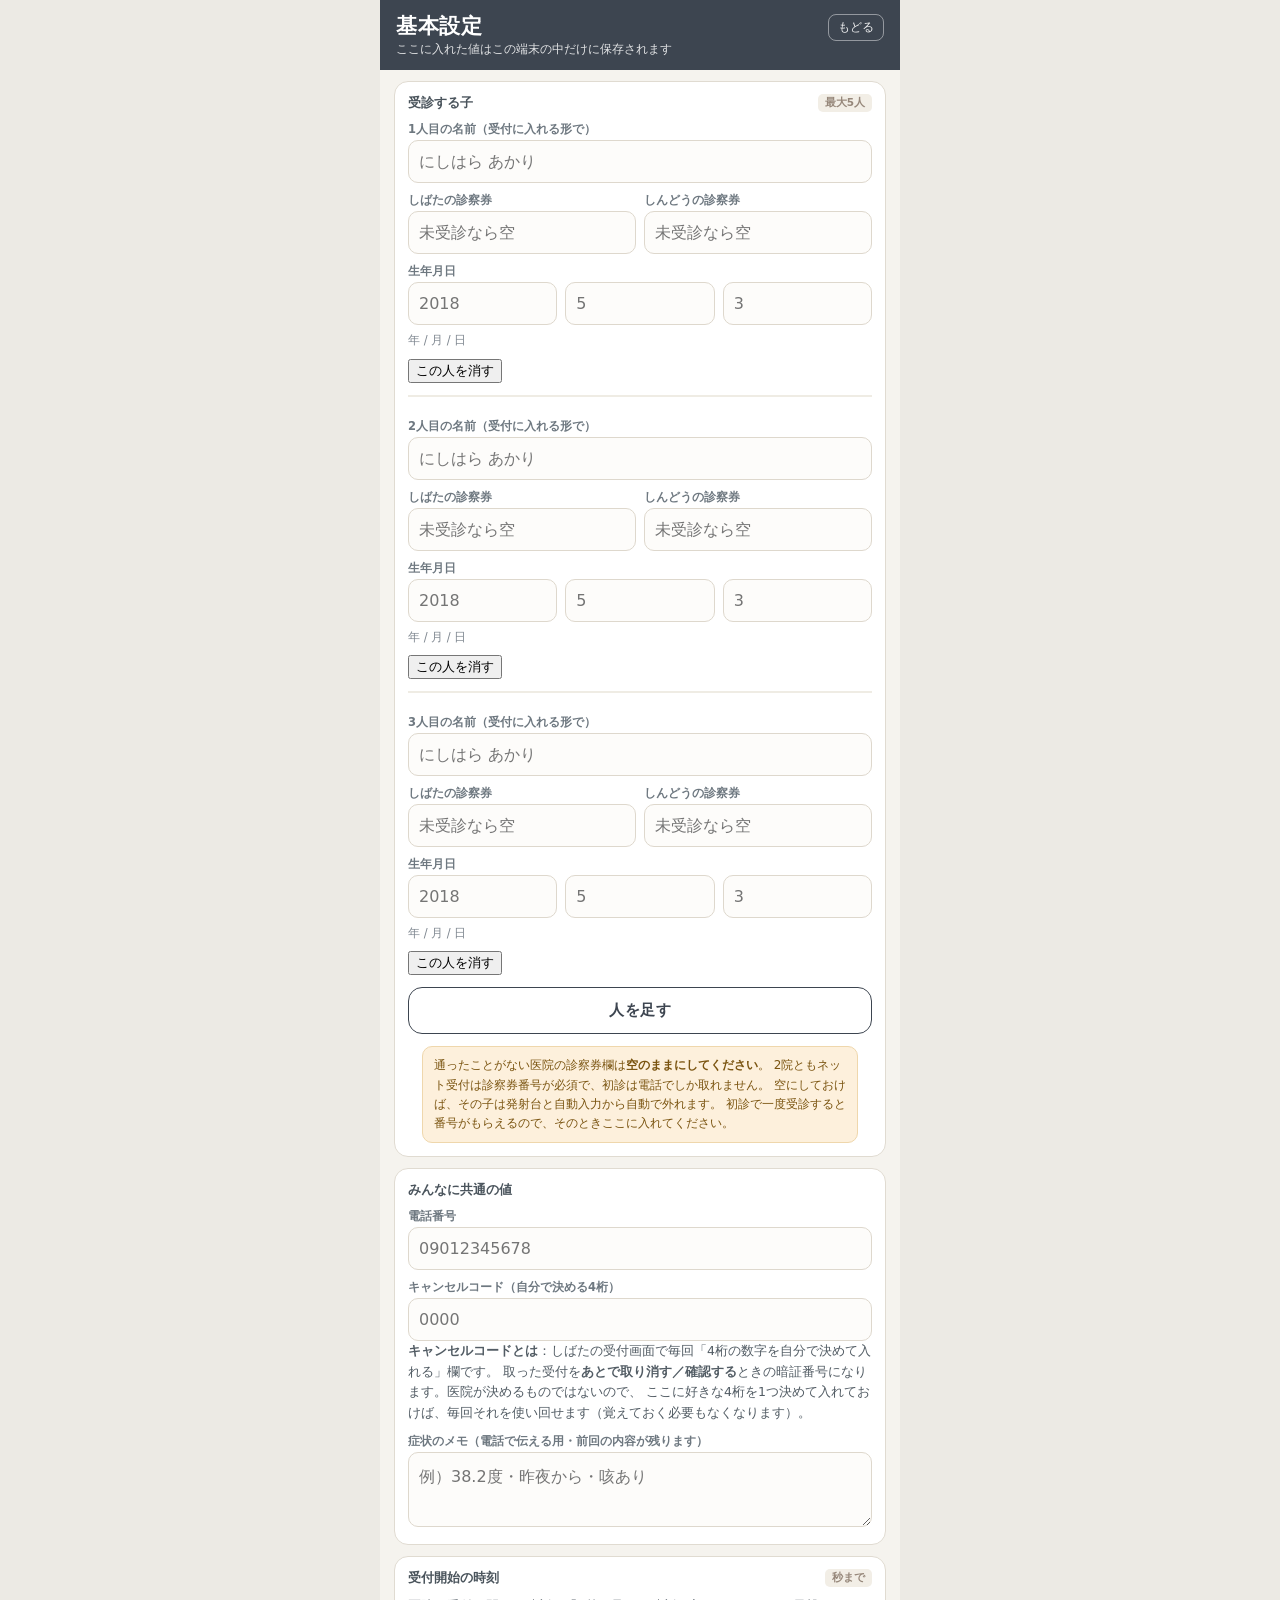
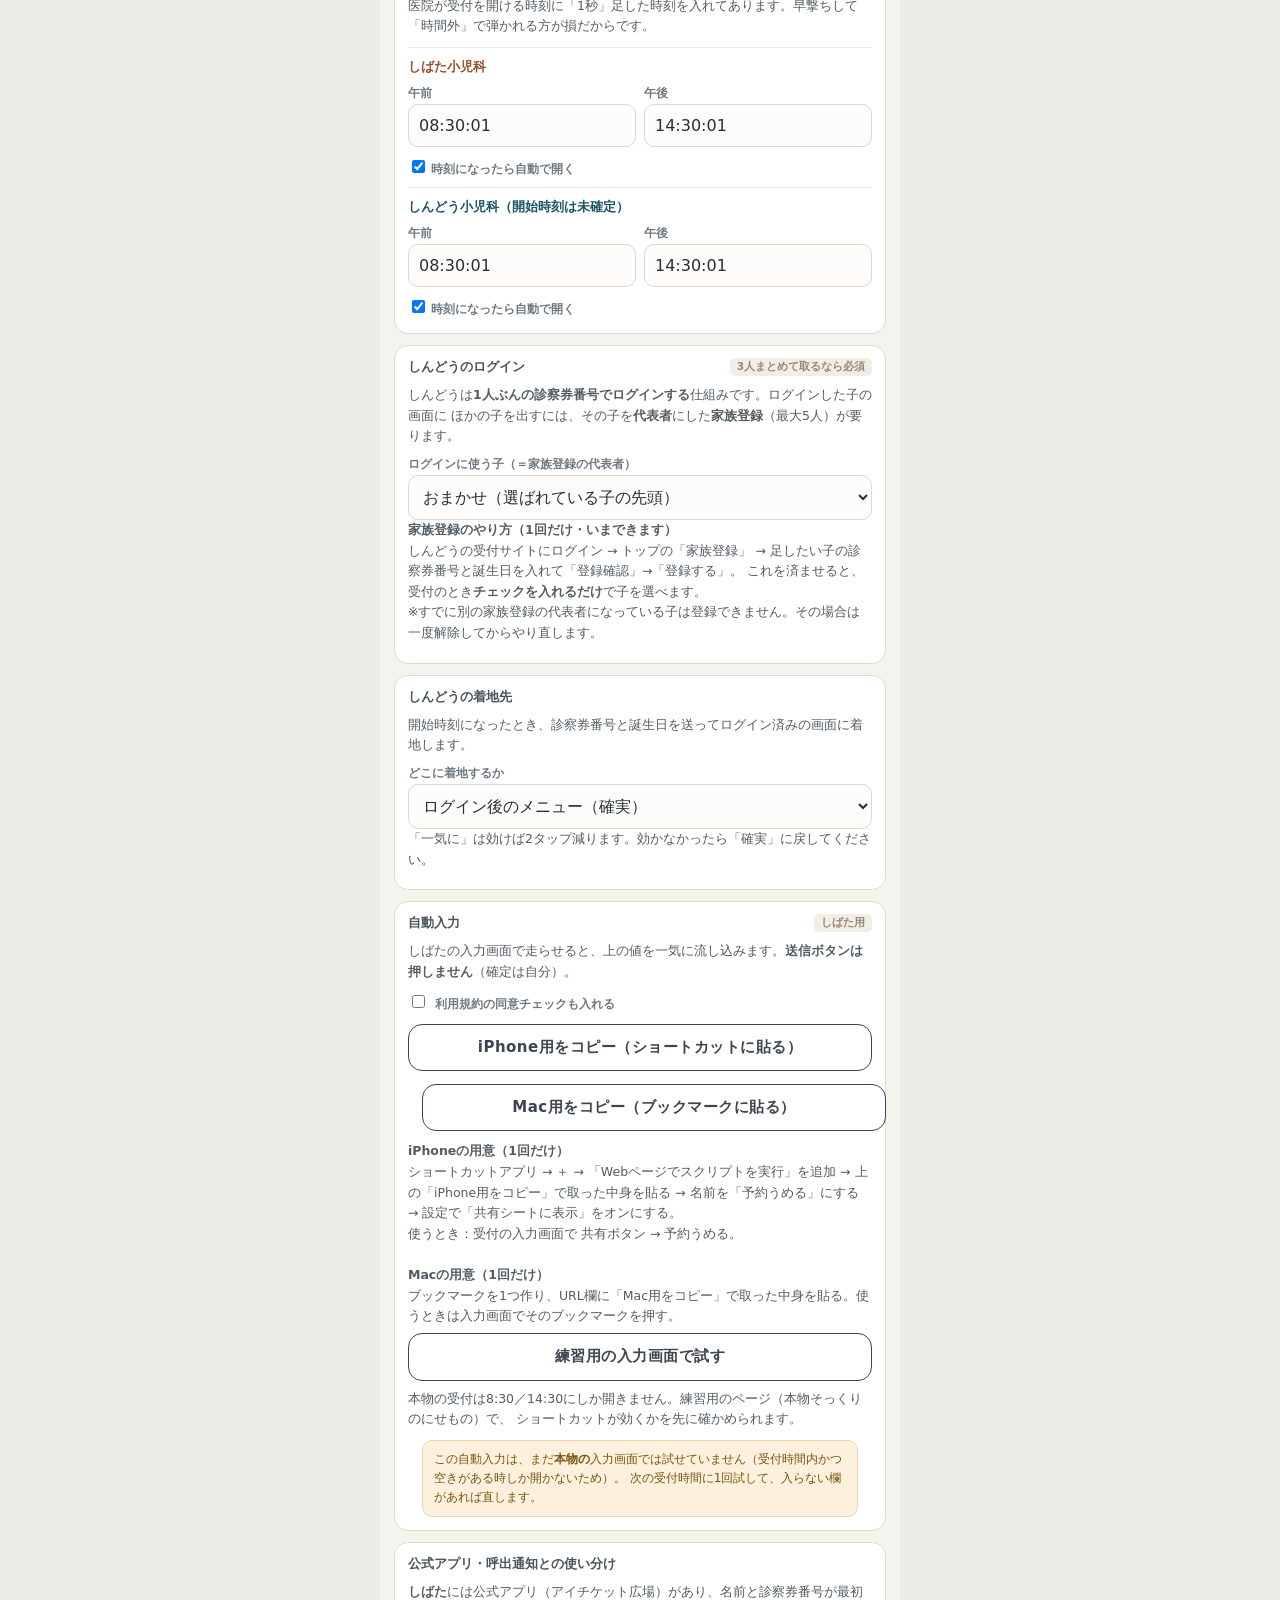
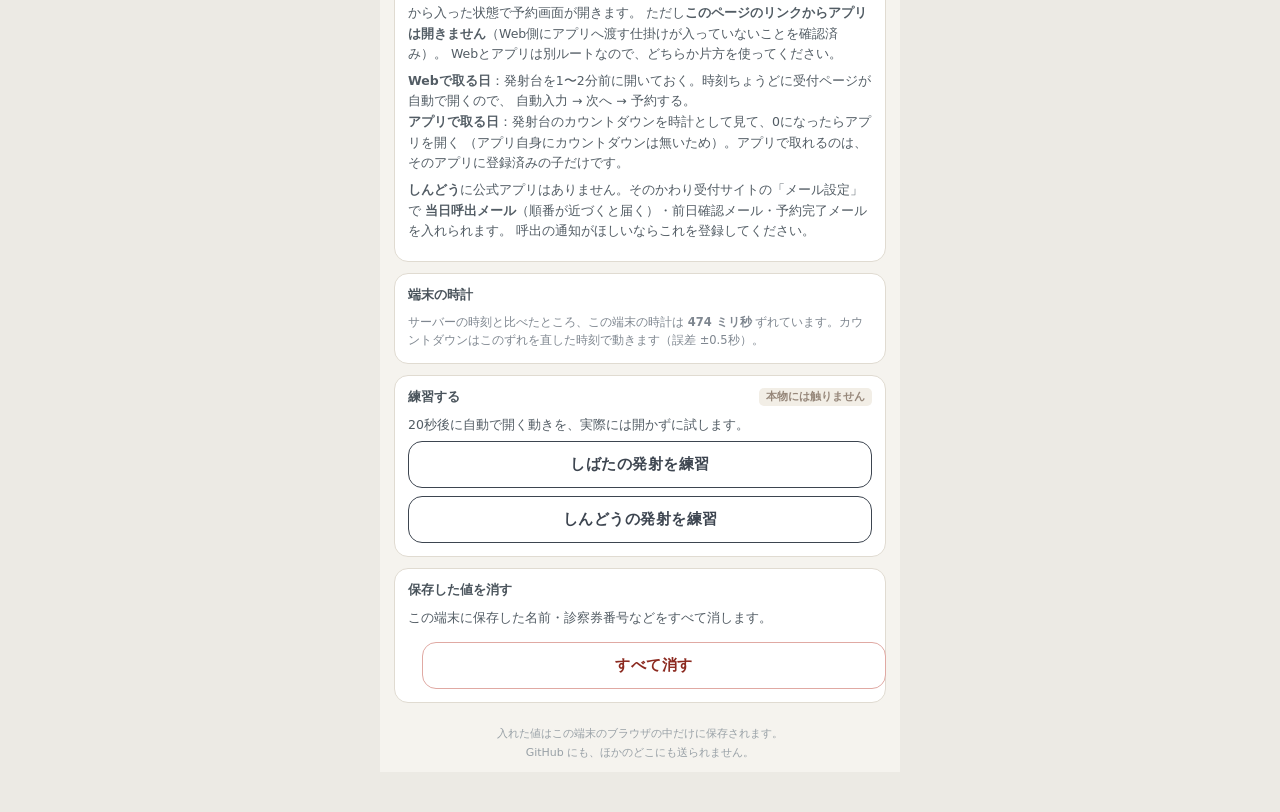
==== commit cd0d6ea6: "しんどうを3人前提に整える（T0124・家族登録の代表者／土曜午後を除外） - しんどうのログインに使う子（家族登録の代表者）を設定で選べるようにした   子3人とも受診歴ありと判明。代表者でログイン" ====
--- a/settings.html
+++ b/settings.html
@@ -36,6 +36,17 @@
   <div class="card"><h3>受付開始の時刻<span class="tag">秒まで</span></h3>
     <p>医院が受付を開ける時刻に「1秒」足した時刻を入れてあります。早撃ちして「時間外」で弾かれる方が損だからです。</p>
     <div id="fires"></div>
+  </div>
+
+  <div class="card"><h3>しんどうのログイン<span class="tag">3人まとめて取るなら必須</span></h3>
+    <p>しんどうは<b>1人ぶんの診察券番号でログインする</b>仕組みです。ログインした子の画面に
+      ほかの子を出すには、その子を<b>代表者</b>にした<b>家族登録</b>（最大5人）が要ります。</p>
+    <label class="f">ログインに使う子（＝家族登録の代表者）</label>
+    <select id="loginwho"></select>
+    <p class="mini"><b>家族登録のやり方（1回だけ・いまできます）</b><br>
+      しんどうの受付サイトにログイン → トップの「家族登録」 → 足したい子の診察券番号と誕生日を入れて「登録確認」→「登録する」。
+      これを済ませると、受付のとき<b>チェックを入れるだけ</b>で子を選べます。<br>
+      ※すでに別の家族登録の代表者になっている子は登録できません。その場合は一度解除してからやり直します。</p>
   </div>
 
   <div class="card"><h3>しんどうの着地先</h3>
@@ -70,14 +81,17 @@
       次の受付時間に1回試して、入らない欄があれば直します。</div>
   </div>
 
-  <div class="card"><h3>公式アプリとの使い分け<span class="tag">しばた</span></h3>
-    <p>しばたには公式アプリ（アイチケット広場）があり、名前と診察券番号が最初から入った状態で予約画面が開きます。
+  <div class="card"><h3>公式アプリ・呼出通知との使い分け</h3>
+    <p><b>しばた</b>には公式アプリ（アイチケット広場）があり、名前と診察券番号が最初から入った状態で予約画面が開きます。
       ただし<b>このページのリンクからアプリは開きません</b>（Web側にアプリへ渡す仕掛けが入っていないことを確認済み）。
       Webとアプリは別ルートなので、どちらか片方を使ってください。</p>
     <p class="mini"><b>Webで取る日</b>：発射台を1〜2分前に開いておく。時刻ちょうどに受付ページが自動で開くので、
       自動入力 → 次へ → 予約する。<br>
       <b>アプリで取る日</b>：発射台のカウントダウンを時計として見て、0になったらアプリを開く
-      （アプリ自身にカウントダウンは無いため）。</p>
+      （アプリ自身にカウントダウンは無いため）。アプリで取れるのは、そのアプリに登録済みの子だけです。</p>
+    <p><b>しんどう</b>に公式アプリはありません。そのかわり受付サイトの「メール設定」で
+      <b>当日呼出メール</b>（順番が近づくと届く）・前日確認メール・予約完了メールを入れられます。
+      呼出の通知がほしいならこれを登録してください。</p>
   </div>
 
   <div class="card"><h3>端末の時計</h3>
@@ -128,6 +142,7 @@
         var i = +el.closest('.pblk').dataset.i;
         cfg.people[i][el.dataset.k] = el.value.trim();
         saveCfg(cfg);
+        if (el.dataset.k === 'name' || el.dataset.k === 'cardShindo') paintLoginWho();
       });
     });
     $$('#people .del').forEach(function (b) {
@@ -137,7 +152,8 @@
         ['shibata', 'shindo'].forEach(function (k) {
           cfg.sel[k] = cfg.people.map(function (_, n) { return n; });
         });
-        saveCfg(cfg); paintPeople();
+        cfg.shindoLoginIdx = -1;
+        saveCfg(cfg); paintPeople(); paintLoginWho();
       });
     });
   }
@@ -147,7 +163,7 @@
     cfg.people.push({ name: '', cardShibata: '', cardShindo: '', y: '', m: '', d: '' });
     cfg.sel.shibata.push(cfg.people.length - 1);
     cfg.sel.shindo.push(cfg.people.length - 1);
-    saveCfg(cfg); paintPeople();
+    saveCfg(cfg); paintPeople(); paintLoginWho();
   });
 
   /* ---- 共通の値 ---- */
@@ -182,6 +198,23 @@
     });
   }
 
+  /* ---- しんどうのログインに使う子（家族登録の代表者） ---- */
+  function paintLoginWho() {
+    var opts = ['<option value="-1">おまかせ（選ばれている子の先頭）</option>'];
+    cfg.people.forEach(function (p, i) {
+      if (!p.name || !canBook(p, 'shindo')) return;
+      opts.push('<option value="' + i + '">' + esc(p.name) + '</option>');
+    });
+    var sel = $('#loginwho');
+    sel.innerHTML = opts.join('');
+    sel.value = String(cfg.shindoLoginIdx);
+    if (sel.value === '') { sel.value = '-1'; cfg.shindoLoginIdx = -1; saveCfg(cfg); }
+  }
+  $('#loginwho').addEventListener('change', function () {
+    cfg.shindoLoginIdx = parseInt($('#loginwho').value, 10);
+    saveCfg(cfg); toast('保存しました');
+  });
+
   /* ---- しんどうの着地先 ---- */
   $('#landing').value = cfg.shindoLanding;
   $('#landing').addEventListener('change', function () {
@@ -216,7 +249,7 @@
     location.reload();
   });
 
-  paintPeople(); paintFires();
+  paintPeople(); paintFires(); paintLoginWho();
 })();
 </script>
 </body></html>
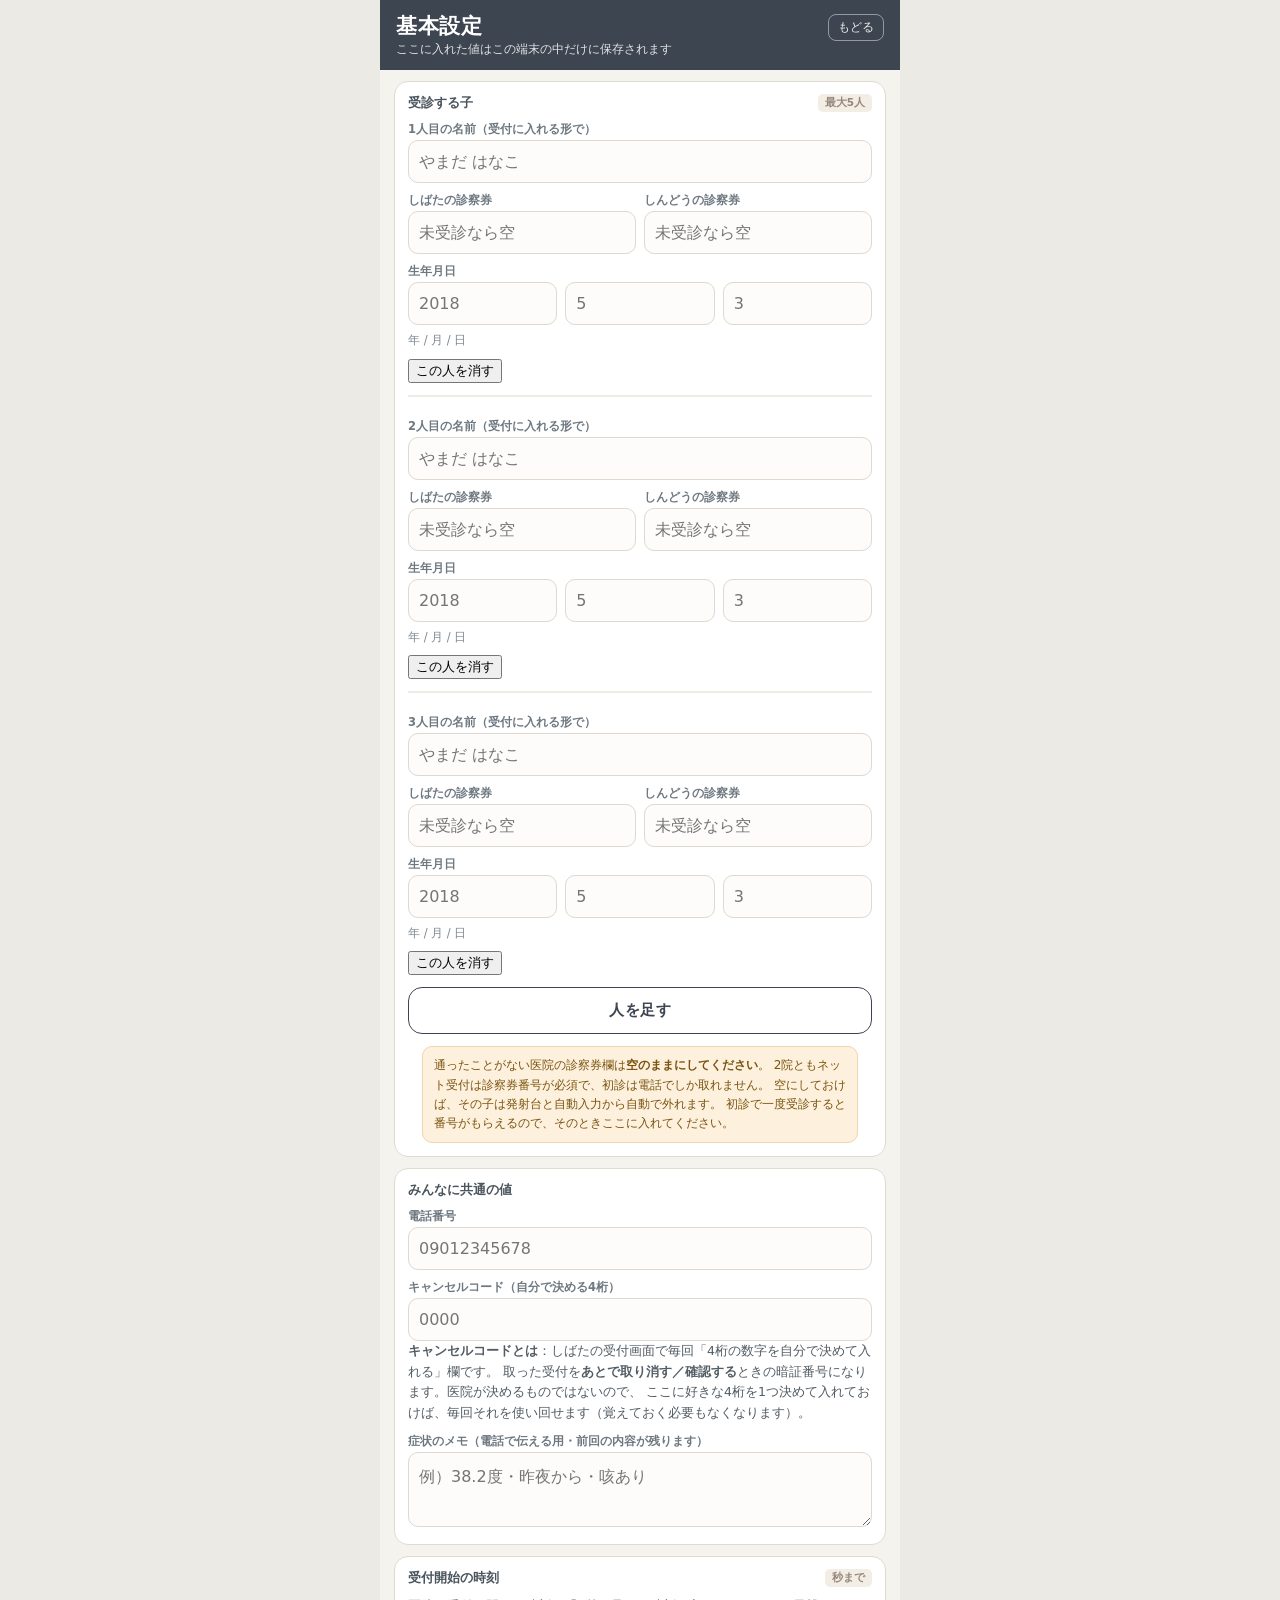
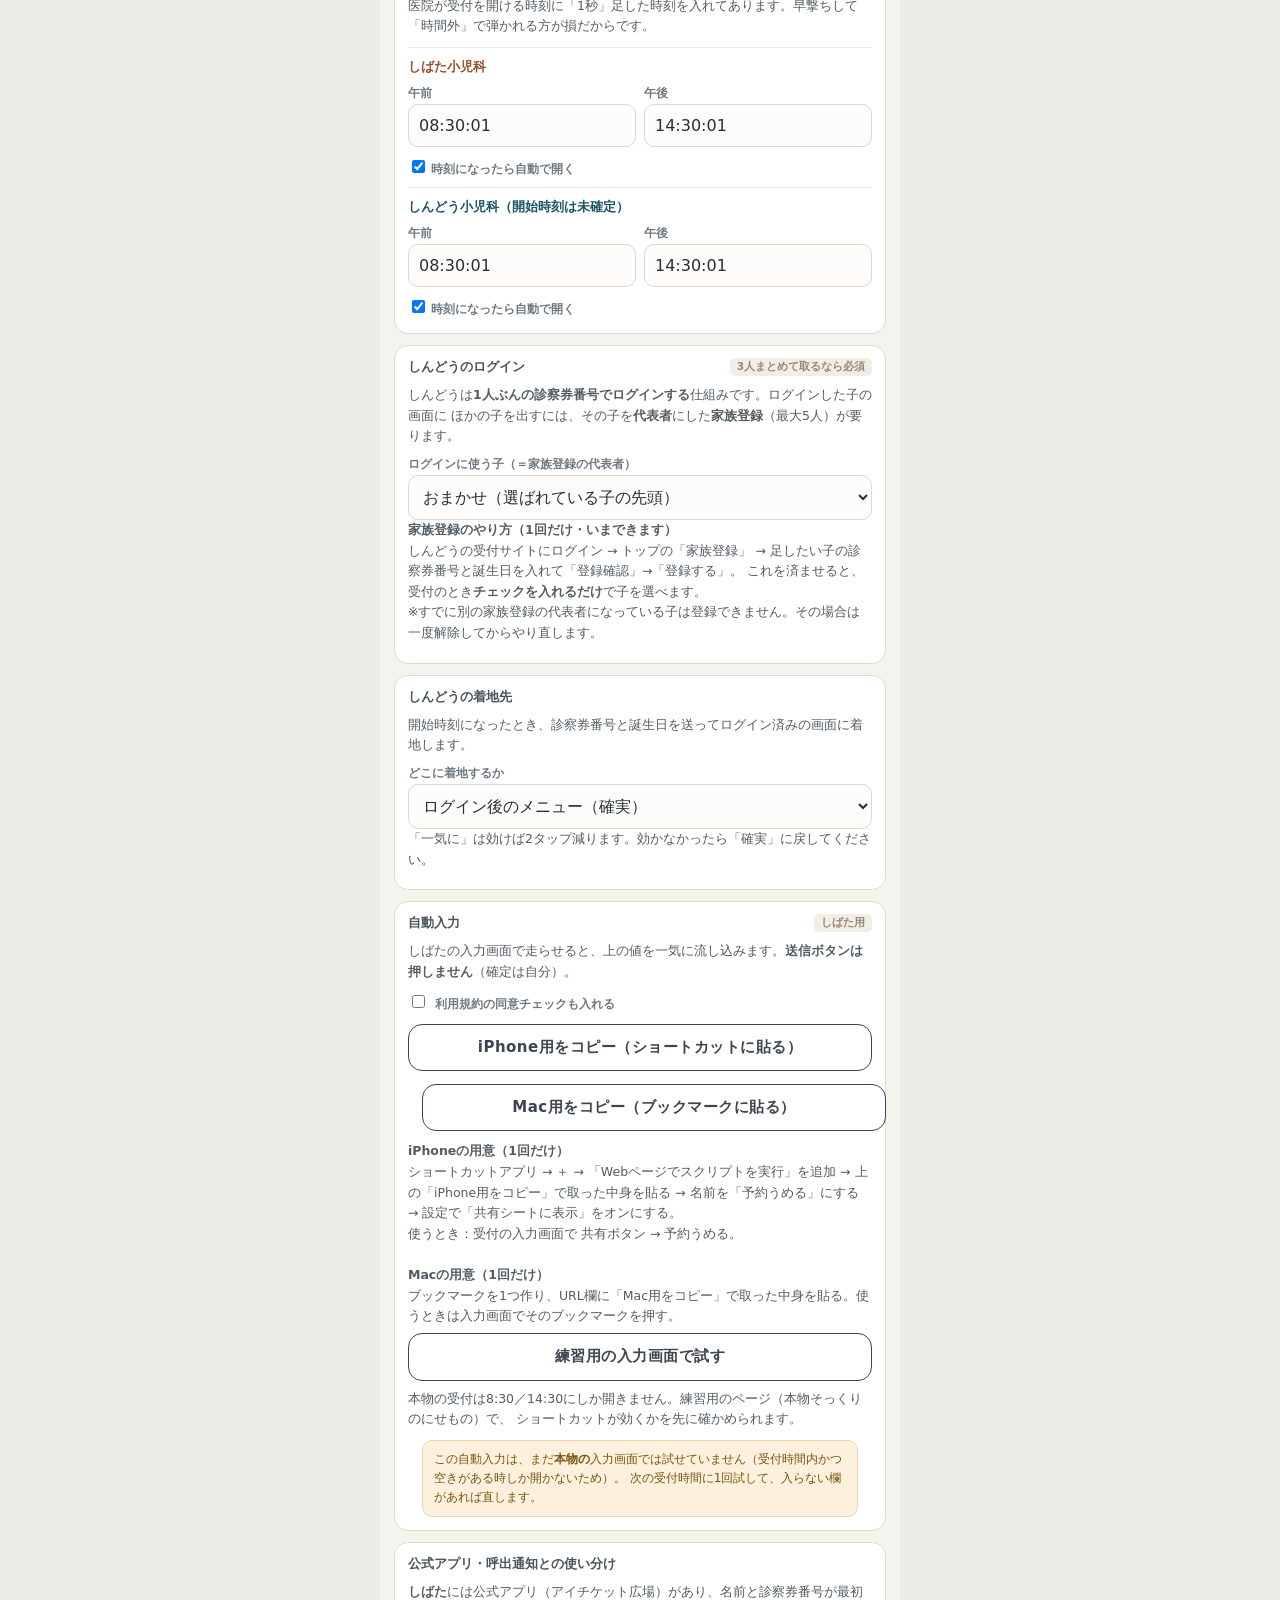
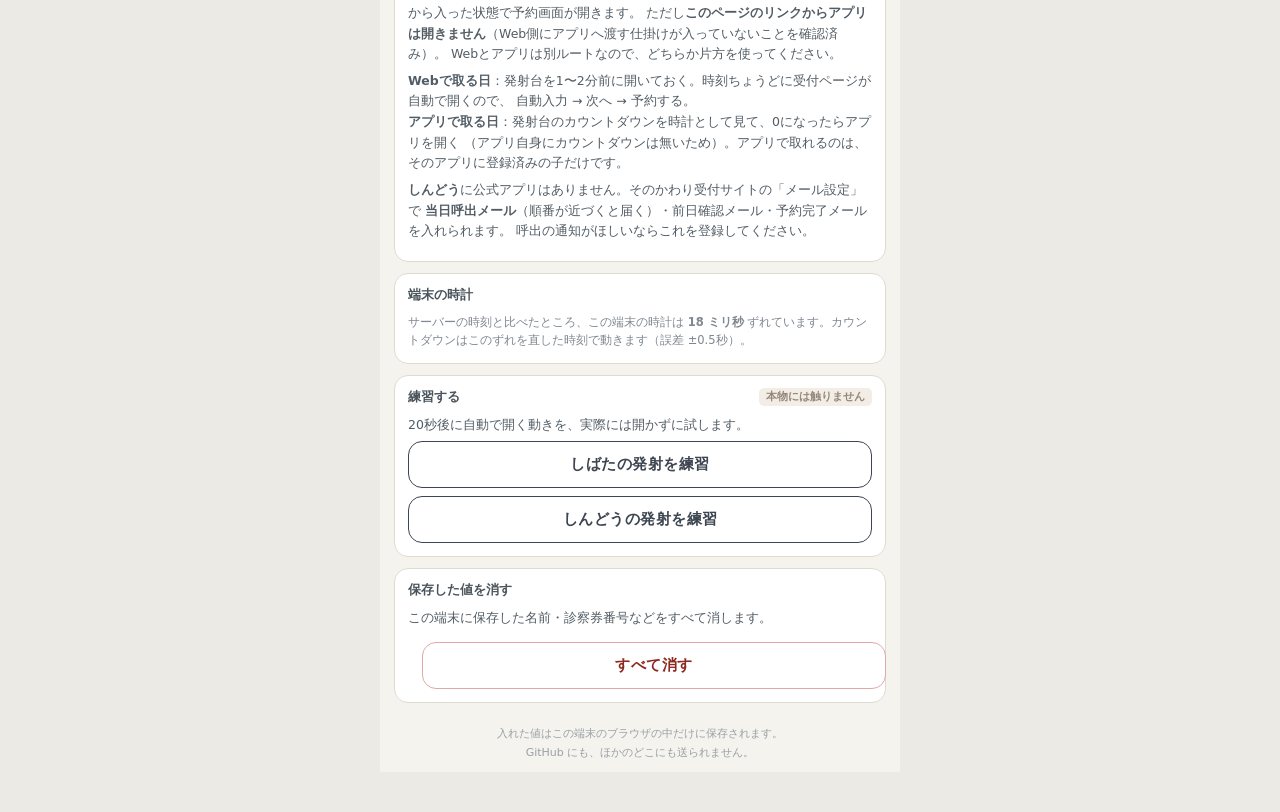
==== commit 19268b93: "設定欄の見本名を架空の名前に差し替え（T0020 守りの直し） Co-Authored-By: Claude Opus 5.5 <noreply@anthropic.com>" ====
--- a/settings.html
+++ b/settings.html
@@ -124,7 +124,7 @@
       return '<div class="pblk" data-i="' + i + '" style="padding-top:' + (i ? '12px' : '0') +
         ';margin-top:' + (i ? '12px' : '0') + ';border-top:' + (i ? '2px solid #efece4' : 'none') + '">' +
         '<label class="f">' + (i + 1) + '人目の名前（受付に入れる形で）</label>' +
-        '<input type="text" data-k="name" value="' + esc(p.name) + '" placeholder="にしはら あかり">' +
+        '<input type="text" data-k="name" value="' + esc(p.name) + '" placeholder="やまだ はなこ">' +
         '<div class="row2"><div><label class="f">しばたの診察券</label>' +
         '<input type="tel" data-k="cardShibata" inputmode="numeric" placeholder="未受診なら空" value="' + esc(p.cardShibata) + '"></div>' +
         '<div><label class="f">しんどうの診察券</label>' +
